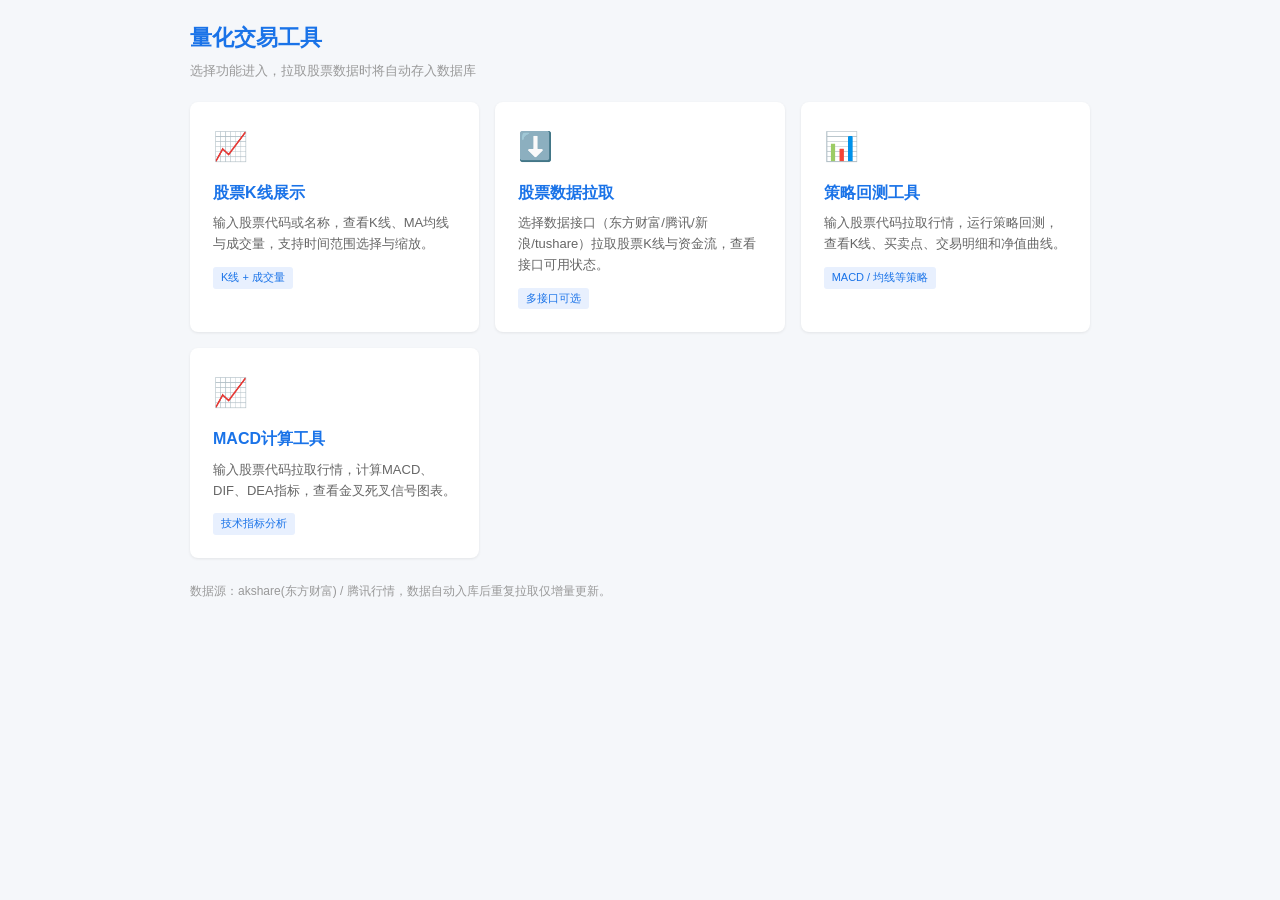
==== index.html @ 686e87e0 "feat: 新增股票K线展示页，完善技术指标与数据回填能力 1.  新增stock-picker可搜索下拉组件并复用至所有页面 2.  首页新增股票K线展示入口 3.  新增振幅、换手率自动回填脚本 " ====
<!DOCTYPE html>
<html lang="zh-CN">
<head>
<meta charset="UTF-8">
<title>量化交易工具入口</title>
<style>
  * { box-sizing: border-box; margin: 0; padding: 0; }
  body {
    font-family: -apple-system, "Segoe UI", "Microsoft YaHei", sans-serif;
    background: #f5f7fa;
    color: #333;
    padding: 20px;
    line-height: 1.6;
  }
  .container { max-width: 900px; margin: 0 auto; }
  h1 { font-size: 22px; margin-bottom: 6px; color: #1a73e8; }
  .subtitle { font-size: 13px; color: #999; margin-bottom: 20px; }
  .cards { display: grid; grid-template-columns: repeat(auto-fit, minmax(280px, 1fr)); gap: 16px; }
  .card {
    display: block;
    background: #fff;
    border-radius: 8px;
    padding: 22px;
    text-decoration: none;
    color: inherit;
    box-shadow: 0 1px 3px rgba(0,0,0,0.08);
    border: 1px solid transparent;
    transition: box-shadow 0.2s, border-color 0.2s, transform 0.2s;
  }
  .card:hover { box-shadow: 0 4px 12px rgba(0,0,0,0.12); border-color: #1a73e8; transform: translateY(-2px); }
  .card-icon { font-size: 28px; margin-bottom: 10px; }
  .card h2 { font-size: 16px; color: #1a73e8; margin-bottom: 8px; white-space: nowrap; }
  .card p { font-size: 13px; color: #666; }
  .card .tag {
    display: inline-block;
    font-size: 11px;
    color: #1a73e8;
    background: #e8f0fe;
    border-radius: 3px;
    padding: 2px 8px;
    margin-top: 12px;
    white-space: nowrap;
  }
  .footer { margin-top: 24px; font-size: 12px; color: #999; }
</style>
</head>
<body>
<div class="container">
  <h1>量化交易工具</h1>
  <div class="subtitle">选择功能进入，拉取股票数据时将自动存入数据库</div>

  <div class="cards">
    <a class="card" href="kline.html">
      <div class="card-icon">📈</div>
      <h2>股票K线展示</h2>
      <p>输入股票代码或名称，查看K线、MA均线与成交量，支持时间范围选择与缩放。</p>
      <span class="tag">K线 + 成交量</span>
    </a>
    <a class="card" href="fetch.html">
      <div class="card-icon">⬇️</div>
      <h2>股票数据拉取</h2>
      <p>选择数据接口（东方财富/腾讯/新浪/tushare）拉取股票K线与资金流，查看接口可用状态。</p>
      <span class="tag">多接口可选</span>
    </a>
    <a class="card" href="backtest.html">
      <div class="card-icon">📊</div>
      <h2>策略回测工具</h2>
      <p>输入股票代码拉取行情，运行策略回测，查看K线、买卖点、交易明细和净值曲线。</p>
      <span class="tag">MACD / 均线等策略</span>
    </a>
    <a class="card" href="macd.html">
      <div class="card-icon">📈</div>
      <h2>MACD计算工具</h2>
      <p>输入股票代码拉取行情，计算MACD、DIF、DEA指标，查看金叉死叉信号图表。</p>
      <span class="tag">技术指标分析</span>
    </a>
  </div>

  <div class="footer">数据源：akshare(东方财富) / 腾讯行情，数据自动入库后重复拉取仅增量更新。</div>
</div>
</body>
</html>
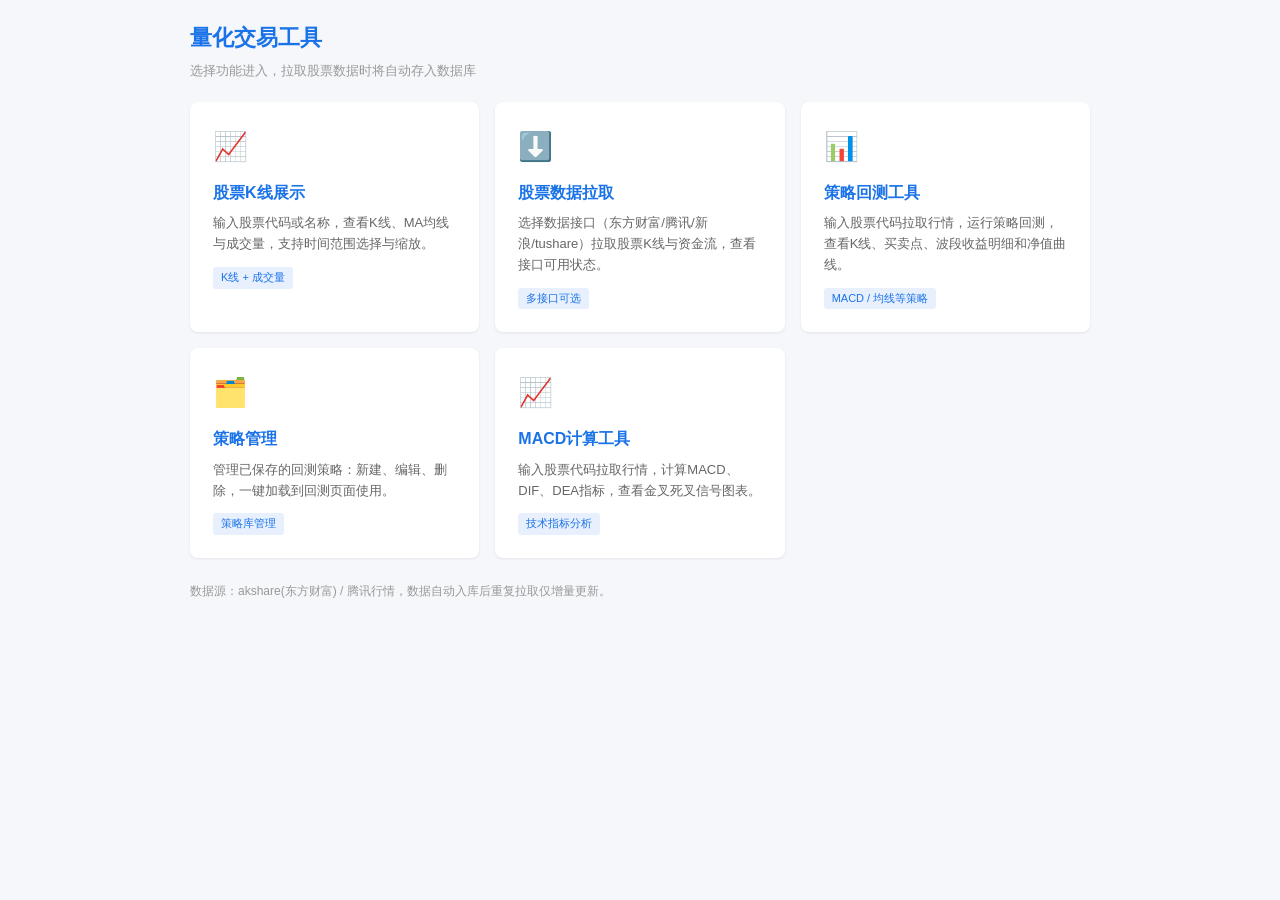
==== commit 9168e5ab: "feat: 新增策略管理功能，完善回测数据统计与展示 1.  新增策略管理页面strategy.html，支持新建/编辑/删除/加载回测策略 2.  主页新增策略管理入口卡片 3.  为回测结果表新增" ====
--- a/index.html
+++ b/index.html
@@ -65,8 +65,14 @@
     <a class="card" href="backtest.html">
       <div class="card-icon">📊</div>
       <h2>策略回测工具</h2>
-      <p>输入股票代码拉取行情，运行策略回测，查看K线、买卖点、交易明细和净值曲线。</p>
+      <p>输入股票代码拉取行情，运行策略回测，查看K线、买卖点、波段收益明细和净值曲线。</p>
       <span class="tag">MACD / 均线等策略</span>
+    </a>
+    <a class="card" href="strategy.html">
+      <div class="card-icon">🗂️</div>
+      <h2>策略管理</h2>
+      <p>管理已保存的回测策略：新建、编辑、删除，一键加载到回测页面使用。</p>
+      <span class="tag">策略库管理</span>
     </a>
     <a class="card" href="macd.html">
       <div class="card-icon">📈</div>
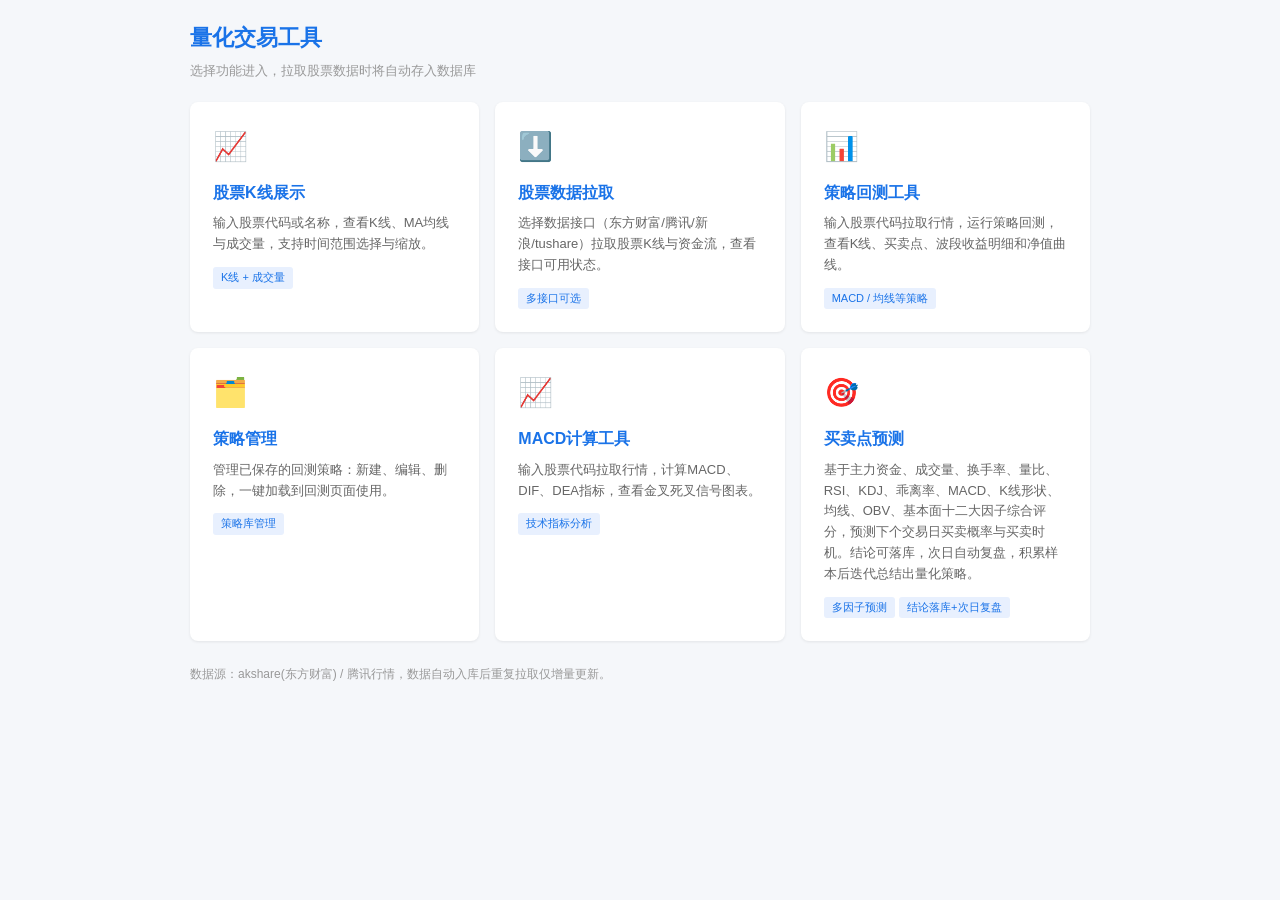
==== commit be6e2bb5: "feat: 添加买卖点预测功能与多维度量化分析体系 新增买卖点预测页面卡片入口，重构资金流数据源优先级为东财直连优先，新增预测记录数据库表与后端API，完善历史查询数据校验，优化策略参数展示逻辑并补充" ====
--- a/index.html
+++ b/index.html
@@ -80,6 +80,13 @@
       <p>输入股票代码拉取行情，计算MACD、DIF、DEA指标，查看金叉死叉信号图表。</p>
       <span class="tag">技术指标分析</span>
     </a>
+    <a class="card" href="predict.html">
+      <div class="card-icon">🎯</div>
+      <h2>买卖点预测</h2>
+      <p>基于主力资金、成交量、换手率、量比、RSI、KDJ、乖离率、MACD、K线形状、均线、OBV、基本面十二大因子综合评分，预测下个交易日买卖概率与买卖时机。结论可落库，次日自动复盘，积累样本后迭代总结出量化策略。</p>
+      <span class="tag">多因子预测</span>
+      <span class="tag">结论落库+次日复盘</span>
+    </a>
   </div>
 
   <div class="footer">数据源：akshare(东方财富) / 腾讯行情，数据自动入库后重复拉取仅增量更新。</div>
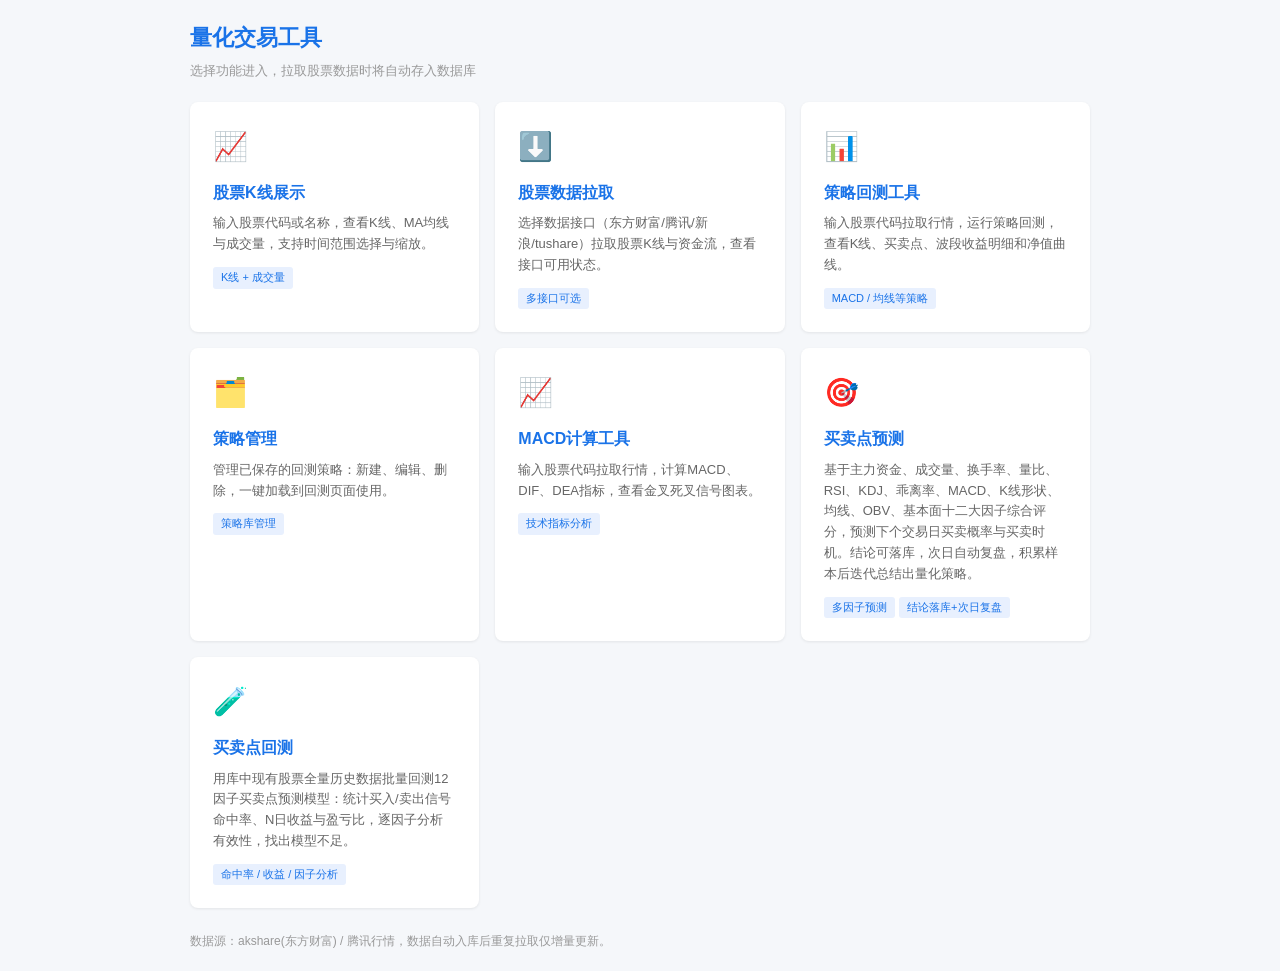
==== commit fa82ef3e: "refactor: 抽离12因子评分引擎至公共文件并新增回测页面 1. 将predict.html内联的12因子评分逻辑、工具函数等抽离至predict-engine.js，供predict.html" ====
--- a/index.html
+++ b/index.html
@@ -87,6 +87,12 @@
       <span class="tag">多因子预测</span>
       <span class="tag">结论落库+次日复盘</span>
     </a>
+    <a class="card" href="predict-backtest.html">
+      <div class="card-icon">🧪</div>
+      <h2>买卖点回测</h2>
+      <p>用库中现有股票全量历史数据批量回测12因子买卖点预测模型：统计买入/卖出信号命中率、N日收益与盈亏比，逐因子分析有效性，找出模型不足。</p>
+      <span class="tag">命中率 / 收益 / 因子分析</span>
+    </a>
   </div>
 
   <div class="footer">数据源：akshare(东方财富) / 腾讯行情，数据自动入库后重复拉取仅增量更新。</div>
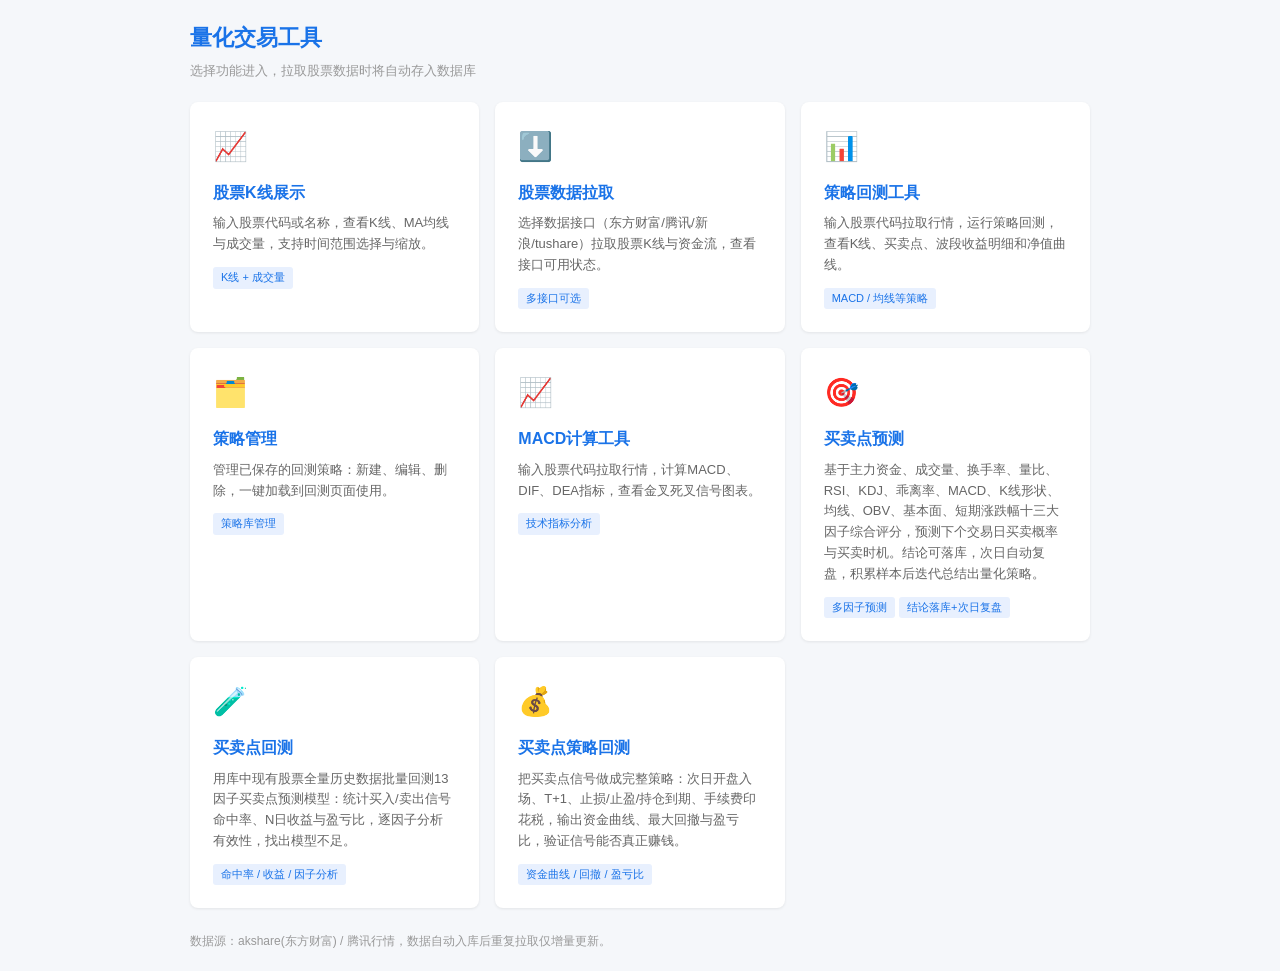
==== commit cda06097: "feat: 完成13因子量化交易系统全功能迭代 - 新增短期涨跌幅(mom5)因子，重构评分引擎为双向独立权重 - 新增买卖点策略回测页与超跌反弹策略，合并预测信号至原回测页 - 更新首页导航与文档说" ====
--- a/index.html
+++ b/index.html
@@ -83,15 +83,21 @@
     <a class="card" href="predict.html">
       <div class="card-icon">🎯</div>
       <h2>买卖点预测</h2>
-      <p>基于主力资金、成交量、换手率、量比、RSI、KDJ、乖离率、MACD、K线形状、均线、OBV、基本面十二大因子综合评分，预测下个交易日买卖概率与买卖时机。结论可落库，次日自动复盘，积累样本后迭代总结出量化策略。</p>
+      <p>基于主力资金、成交量、换手率、量比、RSI、KDJ、乖离率、MACD、K线形状、均线、OBV、基本面、短期涨跌幅十三大因子综合评分，预测下个交易日买卖概率与买卖时机。结论可落库，次日自动复盘，积累样本后迭代总结出量化策略。</p>
       <span class="tag">多因子预测</span>
       <span class="tag">结论落库+次日复盘</span>
     </a>
     <a class="card" href="predict-backtest.html">
       <div class="card-icon">🧪</div>
       <h2>买卖点回测</h2>
-      <p>用库中现有股票全量历史数据批量回测12因子买卖点预测模型：统计买入/卖出信号命中率、N日收益与盈亏比，逐因子分析有效性，找出模型不足。</p>
+      <p>用库中现有股票全量历史数据批量回测13因子买卖点预测模型：统计买入/卖出信号命中率、N日收益与盈亏比，逐因子分析有效性，找出模型不足。</p>
       <span class="tag">命中率 / 收益 / 因子分析</span>
+    </a>
+    <a class="card" href="predict-strategy.html">
+      <div class="card-icon">💰</div>
+      <h2>买卖点策略回测</h2>
+      <p>把买卖点信号做成完整策略：次日开盘入场、T+1、止损/止盈/持仓到期、手续费印花税，输出资金曲线、最大回撤与盈亏比，验证信号能否真正赚钱。</p>
+      <span class="tag">资金曲线 / 回撤 / 盈亏比</span>
     </a>
   </div>
 
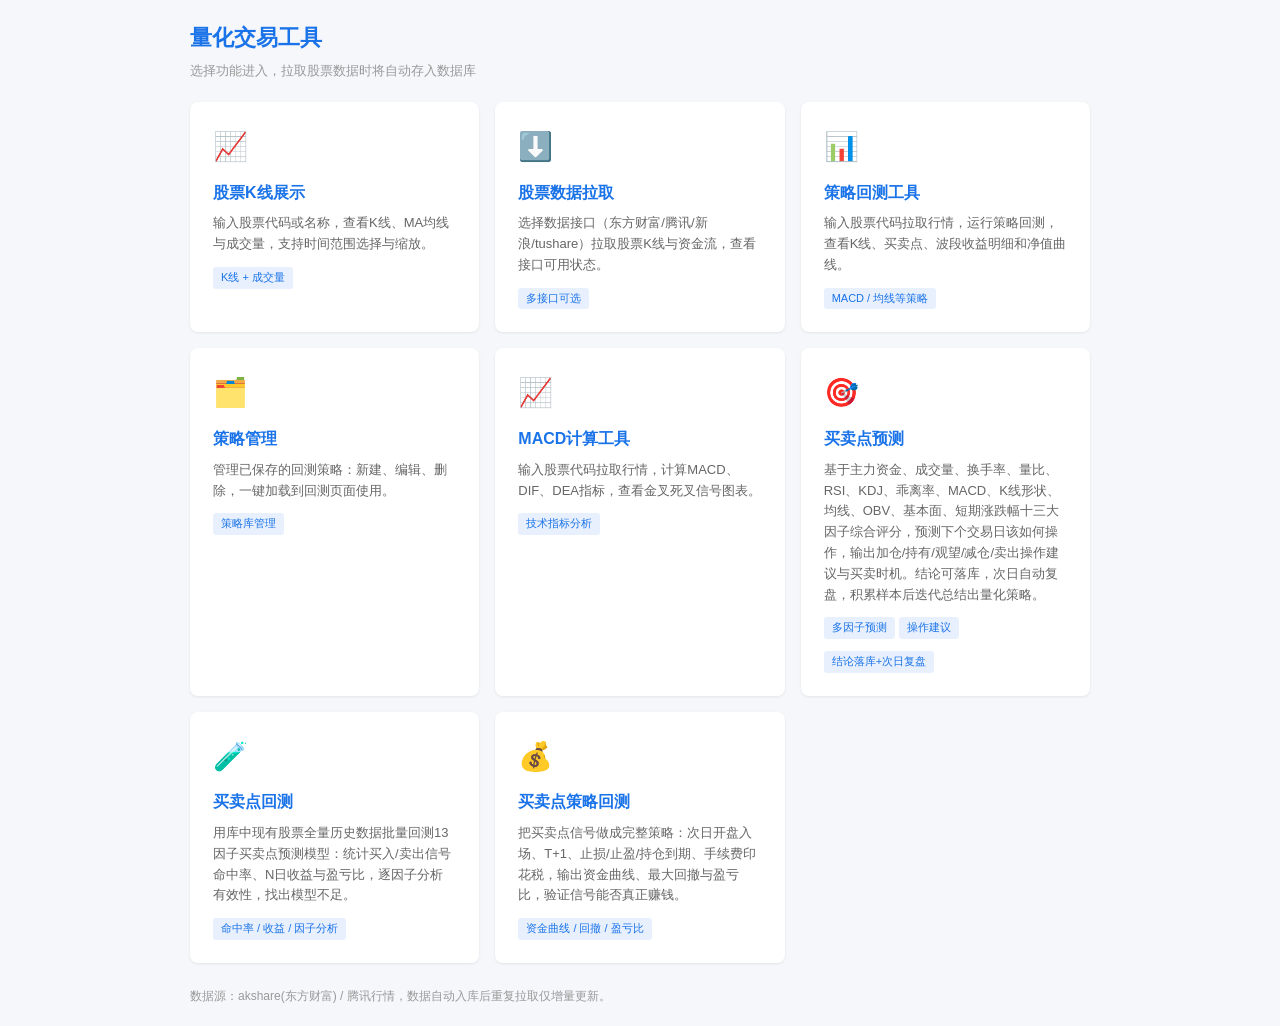
==== commit 898a67bc: "refactor: 完成13因子预测模型操作建议体系重构 本次重构更新了全链路的操作建议逻辑： 1. 替换原有多档位买入/卖出结论为统一的5类操作指令：加仓/持有/观望/减仓/卖出 2. 更新数据库字" ====
--- a/index.html
+++ b/index.html
@@ -83,8 +83,9 @@
     <a class="card" href="predict.html">
       <div class="card-icon">🎯</div>
       <h2>买卖点预测</h2>
-      <p>基于主力资金、成交量、换手率、量比、RSI、KDJ、乖离率、MACD、K线形状、均线、OBV、基本面、短期涨跌幅十三大因子综合评分，预测下个交易日买卖概率与买卖时机。结论可落库，次日自动复盘，积累样本后迭代总结出量化策略。</p>
+      <p>基于主力资金、成交量、换手率、量比、RSI、KDJ、乖离率、MACD、K线形状、均线、OBV、基本面、短期涨跌幅十三大因子综合评分，预测下个交易日该如何操作，输出加仓/持有/观望/减仓/卖出操作建议与买卖时机。结论可落库，次日自动复盘，积累样本后迭代总结出量化策略。</p>
       <span class="tag">多因子预测</span>
+      <span class="tag">操作建议</span>
       <span class="tag">结论落库+次日复盘</span>
     </a>
     <a class="card" href="predict-backtest.html">
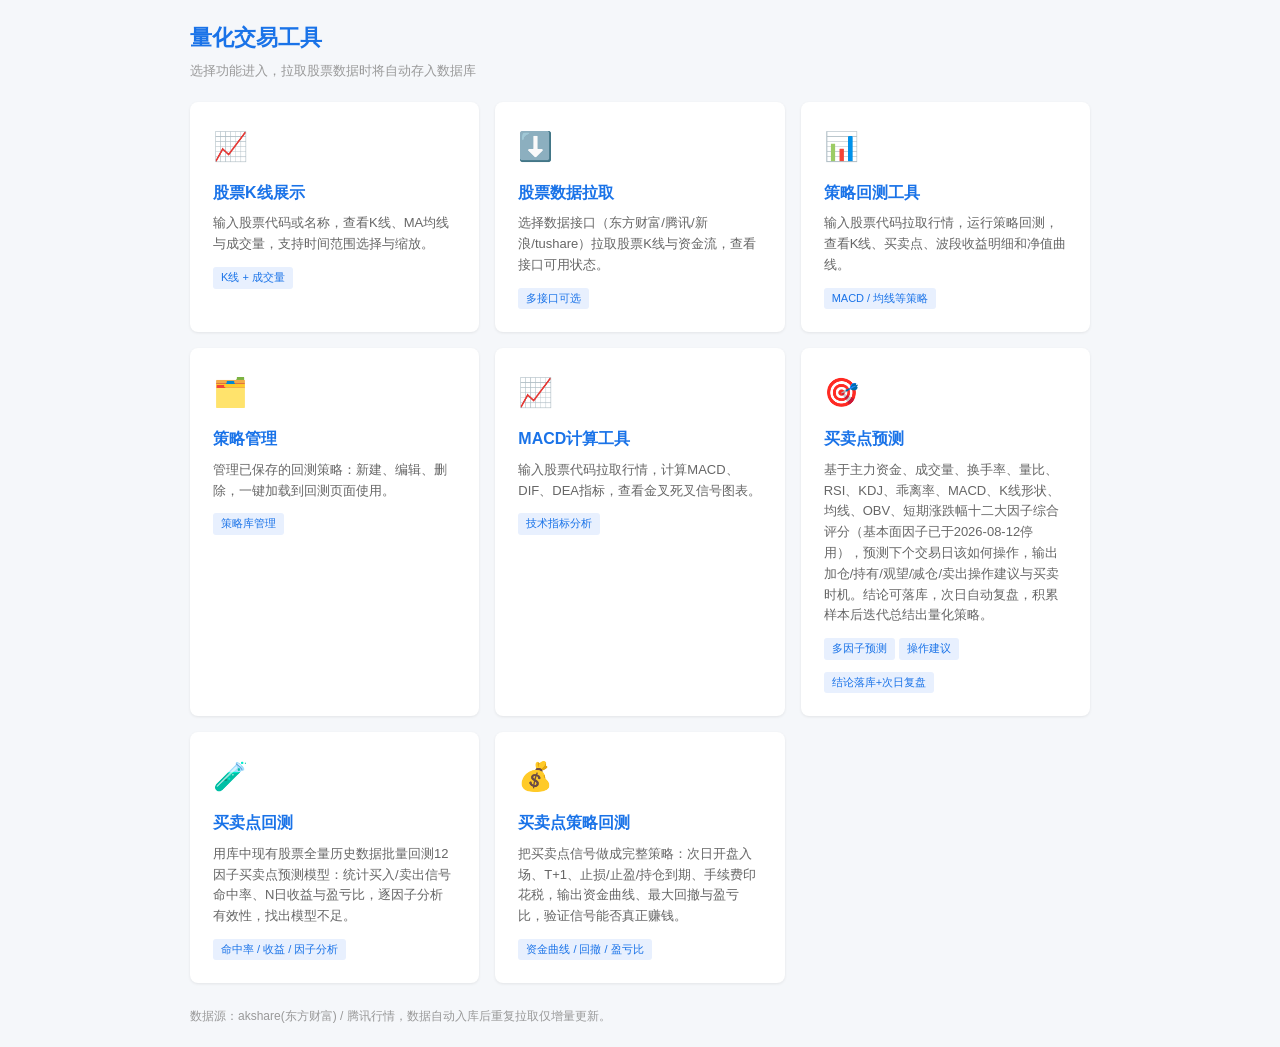
==== commit fa50597d: "refactor(quant-trading): 13→12因子降维并更新模型参数，新增大盘波动率过滤 1. 停用基本面因子，将预测/回测模型从13因子调整为12因子，同步所有页面文案 2. 调优信号" ====
--- a/index.html
+++ b/index.html
@@ -83,7 +83,7 @@
     <a class="card" href="predict.html">
       <div class="card-icon">🎯</div>
       <h2>买卖点预测</h2>
-      <p>基于主力资金、成交量、换手率、量比、RSI、KDJ、乖离率、MACD、K线形状、均线、OBV、基本面、短期涨跌幅十三大因子综合评分，预测下个交易日该如何操作，输出加仓/持有/观望/减仓/卖出操作建议与买卖时机。结论可落库，次日自动复盘，积累样本后迭代总结出量化策略。</p>
+      <p>基于主力资金、成交量、换手率、量比、RSI、KDJ、乖离率、MACD、K线形状、均线、OBV、短期涨跌幅十二大因子综合评分（基本面因子已于2026-08-12停用），预测下个交易日该如何操作，输出加仓/持有/观望/减仓/卖出操作建议与买卖时机。结论可落库，次日自动复盘，积累样本后迭代总结出量化策略。</p>
       <span class="tag">多因子预测</span>
       <span class="tag">操作建议</span>
       <span class="tag">结论落库+次日复盘</span>
@@ -91,7 +91,7 @@
     <a class="card" href="predict-backtest.html">
       <div class="card-icon">🧪</div>
       <h2>买卖点回测</h2>
-      <p>用库中现有股票全量历史数据批量回测13因子买卖点预测模型：统计买入/卖出信号命中率、N日收益与盈亏比，逐因子分析有效性，找出模型不足。</p>
+      <p>用库中现有股票全量历史数据批量回测12因子买卖点预测模型：统计买入/卖出信号命中率、N日收益与盈亏比，逐因子分析有效性，找出模型不足。</p>
       <span class="tag">命中率 / 收益 / 因子分析</span>
     </a>
     <a class="card" href="predict-strategy.html">
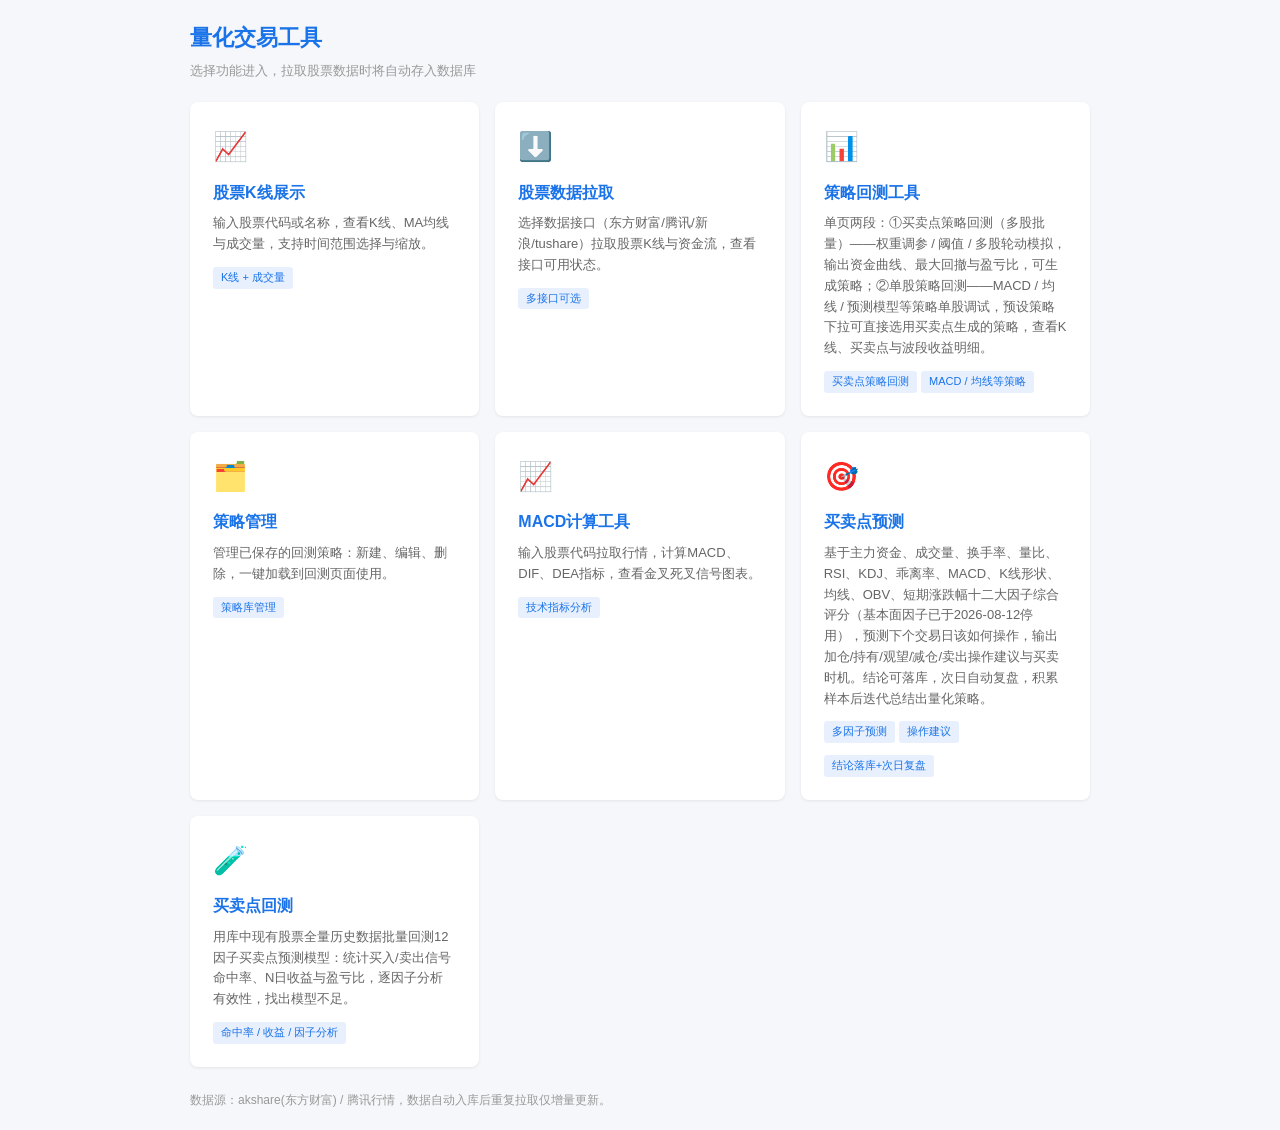
==== commit 51311d89: "refactor: 重构预测引擎与页面，移除停用因子并优化体验 1.  移除停用的基本面因子factorFundamental，过滤无计算逻辑的因子 2.  重构预测页面数据范围逻辑，固定使用最近2年" ====
--- a/index.html
+++ b/index.html
@@ -65,7 +65,8 @@
     <a class="card" href="backtest.html">
       <div class="card-icon">📊</div>
       <h2>策略回测工具</h2>
-      <p>输入股票代码拉取行情，运行策略回测，查看K线、买卖点、波段收益明细和净值曲线。</p>
+      <p>单页两段：①买卖点策略回测（多股批量）——权重调参 / 阈值 / 多股轮动模拟，输出资金曲线、最大回撤与盈亏比，可生成策略；②单股策略回测——MACD / 均线 / 预测模型等策略单股调试，预设策略下拉可直接选用买卖点生成的策略，查看K线、买卖点与波段收益明细。</p>
+      <span class="tag">买卖点策略回测</span>
       <span class="tag">MACD / 均线等策略</span>
     </a>
     <a class="card" href="strategy.html">
@@ -94,12 +95,6 @@
       <p>用库中现有股票全量历史数据批量回测12因子买卖点预测模型：统计买入/卖出信号命中率、N日收益与盈亏比，逐因子分析有效性，找出模型不足。</p>
       <span class="tag">命中率 / 收益 / 因子分析</span>
     </a>
-    <a class="card" href="predict-strategy.html">
-      <div class="card-icon">💰</div>
-      <h2>买卖点策略回测</h2>
-      <p>把买卖点信号做成完整策略：次日开盘入场、T+1、止损/止盈/持仓到期、手续费印花税，输出资金曲线、最大回撤与盈亏比，验证信号能否真正赚钱。</p>
-      <span class="tag">资金曲线 / 回撤 / 盈亏比</span>
-    </a>
   </div>
 
   <div class="footer">数据源：akshare(东方财富) / 腾讯行情，数据自动入库后重复拉取仅增量更新。</div>
